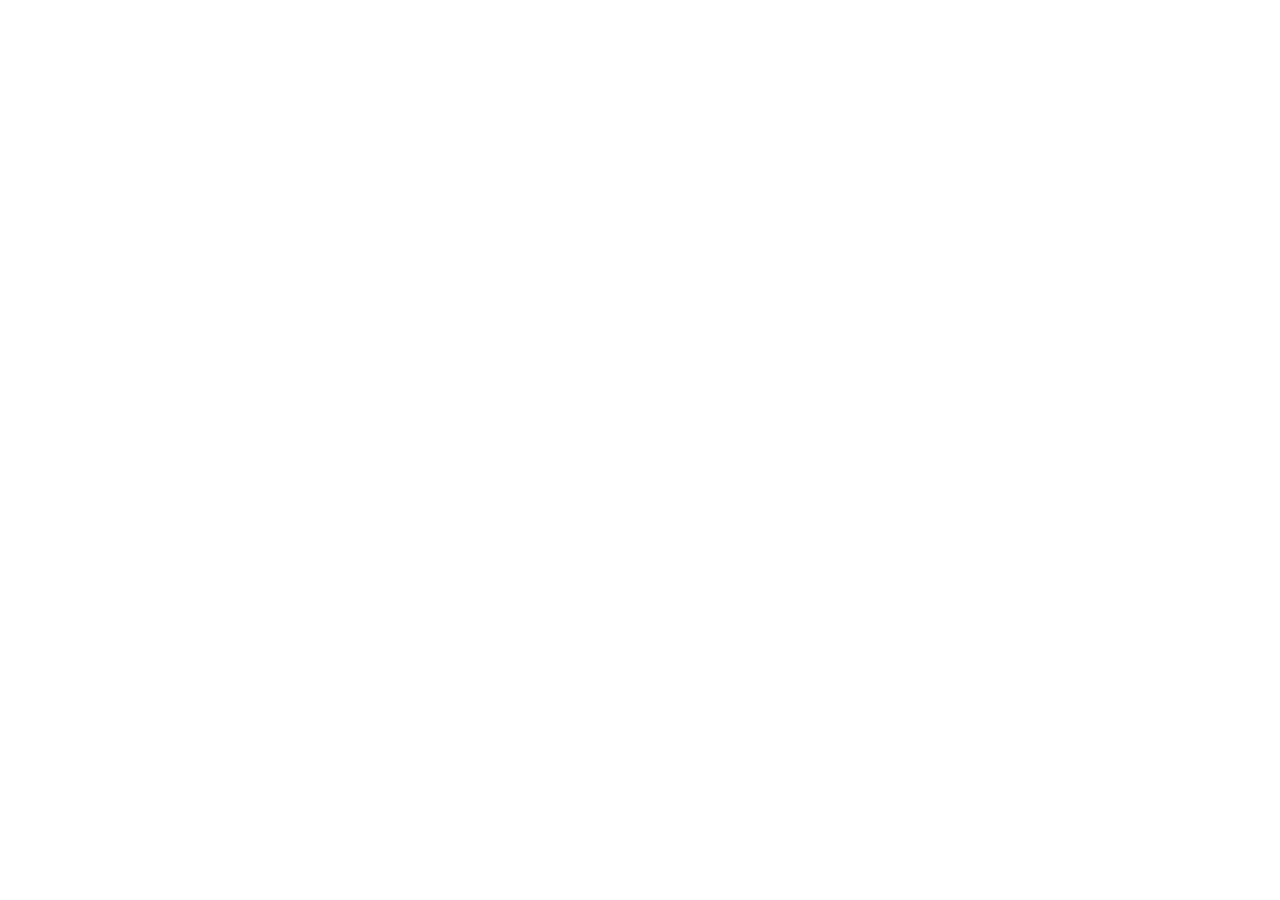
==== index.html @ e4982bb3 "Add files via upload" ====
<!DOCTYPE html>
<!--
  Nombre del Autor: Jose Gregorio Molina Ozuna
  Matrícula: PENDIENTE
  Asignatura: Programación
  Sección: 7 (INF514-7)
  Fecha de Entrega: 27 de noviembre de 2026
  Hora de Entrega: 2:17 p. m. (hora límite)
  Profesor: Julio Castro Ortiz
-->
<html lang="es">
<head>
    <meta charset="utf-8">
    <meta name="viewport" content="width=device-width, initial-scale=1">
    <title>Film Magic – Sistema de rentas</title>
    <link rel="stylesheet" href="css/estilos.css">
</head>
<body>
    <!-- Todas las pantallas se dibujan dentro de este contenedor (ver js/app.js) -->
    <div id="app"></div>
    <noscript>Esta aplicación necesita JavaScript activado.</noscript>

    <script src="js/modelo.js"></script>
    <script src="js/sistema.js"></script>
    <script src="js/app.js"></script>
</body>
</html>
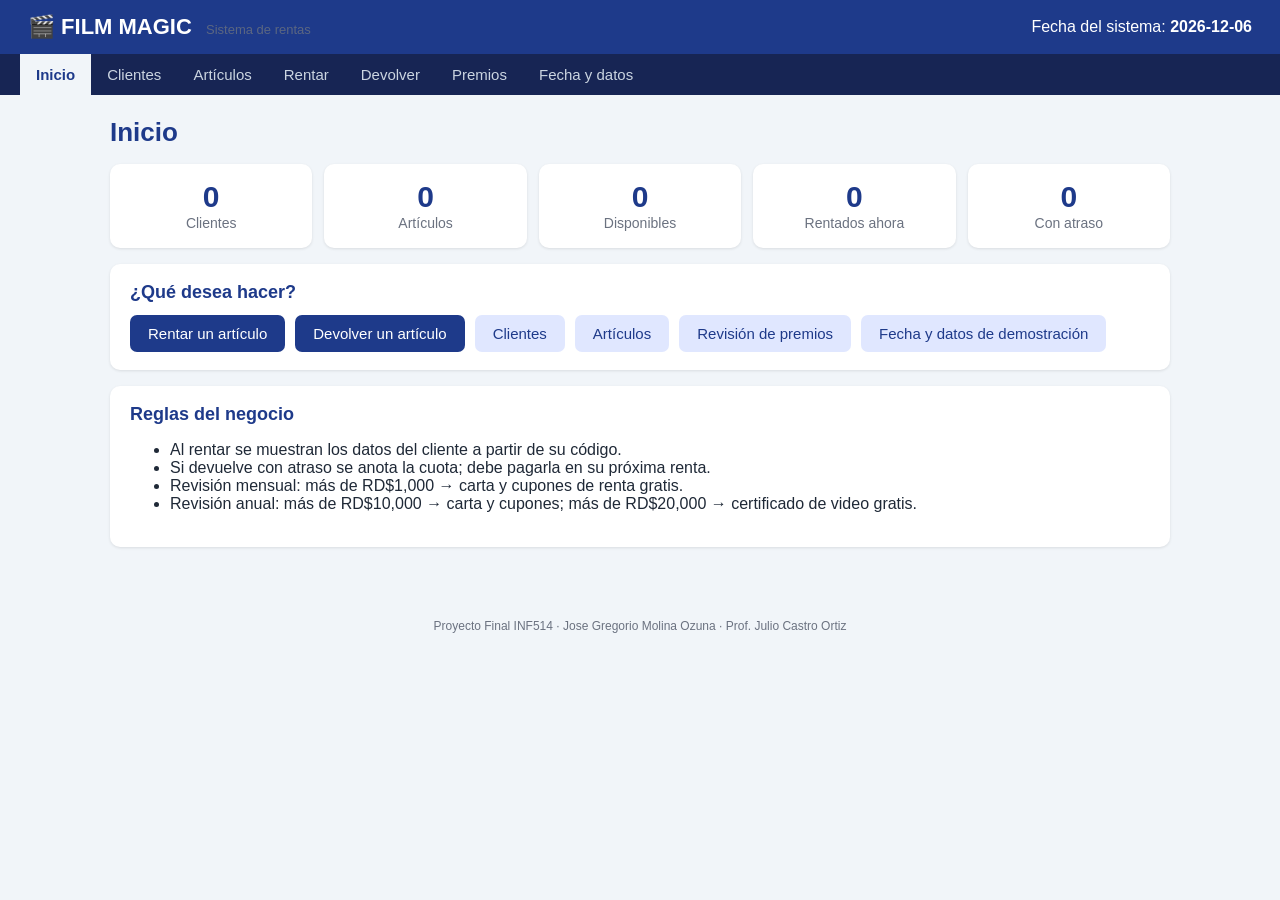
==== commit b96cdbc8: "Update author registration details in index.html" ====
--- a/index.html
+++ b/index.html
@@ -1,11 +1,11 @@
 <!DOCTYPE html>
 <!--
   Nombre del Autor: Jose Gregorio Molina Ozuna
-  Matrícula: PENDIENTE
+  Matrícula: 100706992
   Asignatura: Programación
   Sección: 7 (INF514-7)
   Fecha de Entrega: 27 de noviembre de 2026
-  Hora de Entrega: 2:17 p. m. (hora límite)
+  Hora de Entrega: 2:17 p. m.   
   Profesor: Julio Castro Ortiz
 -->
 <html lang="es">
--- a/css/estilos.css
+++ b/css/estilos.css
@@ -0,0 +1,249 @@
+/* Nombre del Autor: Jose Gregorio Molina Ozuna
+   Matrícula: PENDIENTE
+   Asignatura: Programación
+   Sección: 7 (INF514-7)
+   Fecha de Entrega: 27 de noviembre de 2026
+   Hora de Entrega: 2:17 p. m. (hora límite)
+   Profesor: Julio Castro Ortiz */
+
+/* Estilos de la aplicación Film Magic */
+*{
+  box-sizing:border-box;
+}
+body{
+  margin:0;
+  font-family:Segoe UI,Arial,sans-serif;
+  background:#f1f5f9;
+  color:#1f2937;
+}
+header{
+  background:#1e3a8a;
+  color:#fff;
+  display:flex;
+  justify-content:space-between;
+  align-items:center;
+  padding:14px 28px;
+}
+.marca{
+  font-size:22px;
+  font-weight:700;
+}
+.marca small{
+  font-weight:400;
+  font-size:13px;
+  opacity:.8;
+  margin-left:8px;
+}
+nav{
+  background:#172554;
+  display:flex;
+  flex-wrap:wrap;
+  padding:0 20px;
+}
+nav a{
+  color:#cbd5e1;
+  text-decoration:none;
+  padding:12px 16px;
+  font-size:15px;
+}
+nav a:hover{
+  background:#1e3a8a;
+  color:#fff;
+}
+nav a.activo{
+  background:#f1f5f9;
+  color:#1e3a8a;
+  font-weight:700;
+}
+main{
+  max-width:1100px;
+  margin:0 auto;
+  padding:22px 20px 40px;
+}
+h1{
+  margin:0 0 16px;
+  color:#1e3a8a;
+  font-size:26px;
+}
+h2{
+  margin:0 0 12px;
+  font-size:18px;
+  color:#1e3a8a;
+}
+.panel{
+  background:#fff;
+  border-radius:10px;
+  padding:18px 20px;
+  margin-bottom:16px;
+  box-shadow:0 1px 3px rgba(0,0,0,.1);
+}
+.dos{
+  display:grid;
+  grid-template-columns:1fr 1fr;
+  gap:16px;
+}
+.dos .panel{
+  margin-bottom:0;
+}
+@media(max-width:800px){
+  .dos{
+  grid-template-columns:1fr;
+}
+}
+.tarjetas{
+  display:grid;
+  grid-template-columns:repeat(auto-fit,minmax(150px,1fr));
+  gap:12px;
+  margin-bottom:16px;
+}
+.tarjeta{
+  background:#fff;
+  border-radius:10px;
+  padding:16px;
+  text-align:center;
+  box-shadow:0 1px 3px rgba(0,0,0,.1);
+}
+.tarjeta b{
+  display:block;
+  font-size:30px;
+  color:#1e3a8a;
+}
+.tarjeta span{
+  color:#6b7280;
+  font-size:14px;
+}
+.accesos{
+  display:flex;
+  flex-wrap:wrap;
+  gap:10px;
+}
+.btn{
+  display:inline-block;
+  background:#1e3a8a;
+  color:#fff;
+  border:0;
+  border-radius:7px;
+  padding:10px 18px;
+  font-size:15px;
+  cursor:pointer;
+  text-decoration:none;
+}
+.btn:hover{
+  background:#1d4ed8;
+}
+.btn.sec{
+  background:#e0e7ff;
+  color:#1e3a8a;
+}
+.btn.peq{
+  padding:6px 12px;
+  font-size:13px;
+}
+table{
+  width:100%;
+  border-collapse:collapse;
+  font-size:14px;
+}
+th{
+  background:#eff6ff;
+  color:#1e3a8a;
+  text-align:left;
+}
+th,td{
+  padding:9px 10px;
+  border-bottom:1px solid #e5e7eb;
+}
+form.fila{
+  display:flex;
+  flex-wrap:wrap;
+  gap:12px;
+  align-items:flex-end;
+}
+label{
+  display:flex;
+  flex-direction:column;
+  font-size:13px;
+  color:#4b5563;
+  gap:4px;
+}
+input,select{
+  padding:9px 10px;
+  border:1px solid #cbd5e1;
+  border-radius:6px;
+  font-size:15px;
+  min-width:170px;
+}
+.pill{
+  padding:3px 10px;
+  border-radius:99px;
+  font-size:12px;
+  font-weight:600;
+}
+.verde{
+  background:#dcfce7;
+  color:#166534;
+}
+.rojo{
+  background:#fee2e2;
+  color:#991b1b;
+}
+.amarillo{
+  background:#fef3c7;
+  color:#92400e;
+}
+.msg{
+  padding:12px 16px;
+  border-radius:8px;
+  margin-bottom:16px;
+  font-size:15px;
+}
+.msg.ok{
+  background:#dcfce7;
+  color:#166534;
+  border:1px solid #86efac;
+}
+.msg.error{
+  background:#fee2e2;
+  color:#991b1b;
+  border:1px solid #fca5a5;
+}
+.datos{
+  display:grid;
+  grid-template-columns:repeat(auto-fit,minmax(190px,1fr));
+  gap:12px;
+}
+.datos span{
+  display:block;
+  font-size:12px;
+  color:#6b7280;
+}
+.datos b{
+  font-size:15px;
+}
+.aviso{
+  border-left:6px solid #dc2626;
+}
+.nota{
+  color:#6b7280;
+  font-size:13px;
+  margin:0 0 10px;
+}
+pre.carta{
+  background:#fffbeb;
+  border:1px solid #fde68a;
+  padding:18px;
+  border-radius:8px;
+  white-space:pre-wrap;
+  font-family:Georgia,serif;
+  font-size:15px;
+}
+footer{
+  text-align:center;
+  color:#6b7280;
+  font-size:12px;
+  padding:16px;
+}
+small{
+  color:#6b7280;
+  font-weight:400;
+}
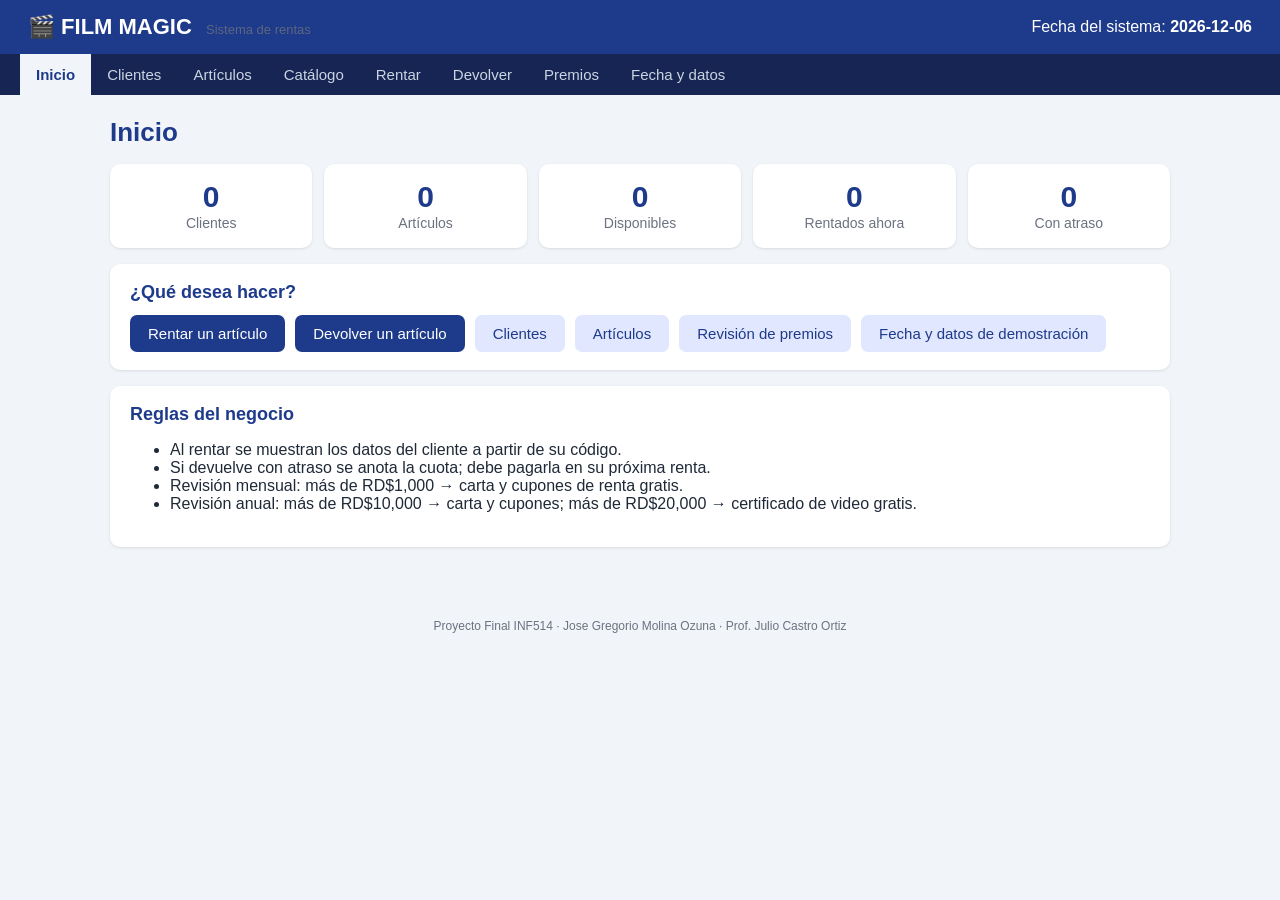
==== commit f9c37a1a: "Actualizacion" ====
--- a/index.html
+++ b/index.html
@@ -1,13 +1,13 @@
-<!DOCTYPE html>
 <!--
   Nombre del Autor: Jose Gregorio Molina Ozuna
-  Matrícula: 100706992
+  Matrícula: PENDIENTE
   Asignatura: Programación
   Sección: 7 (INF514-7)
   Fecha de Entrega: 27 de noviembre de 2026
-  Hora de Entrega: 2:17 p. m.   
+  Hora de Entrega: 2:17 p. m. (hora límite)
   Profesor: Julio Castro Ortiz
 -->
+<!DOCTYPE html>
 <html lang="es">
 <head>
     <meta charset="utf-8">
--- a/css/estilos.css
+++ b/css/estilos.css
@@ -247,3 +247,15 @@
   color:#6b7280;
   font-weight:400;
 }
+
+.portada { width: 44px; height: 40px; object-fit: cover; border-radius: 6px; display: block; }
+
+.catalogo { display: grid; grid-template-columns: repeat(auto-fill, minmax(140px, 1fr)); gap: 12px; }
+.item { background: #fff; border: 1px solid #cbd5e1; border-radius: 10px; padding: 8px; display: flex; flex-direction: column; gap: 4px; align-items: center; text-align: center; }
+.item img { width: 100%; border-radius: 8px; aspect-ratio: 160 / 220; object-fit: cover; }
+.item small { color: #64748b; }
+.item.ocupada { opacity: .65; }
+.item.oculto { display: none; }
+.filtros { display: flex; gap: 8px; margin-top: 10px; }
+.btn.activo { background: #1e3a8a; color: #fff; }
+#buscar { width: 100%; padding: 10px 12px; border: 1px solid #cbd5e1; border-radius: 8px; font-size: 1rem; }
